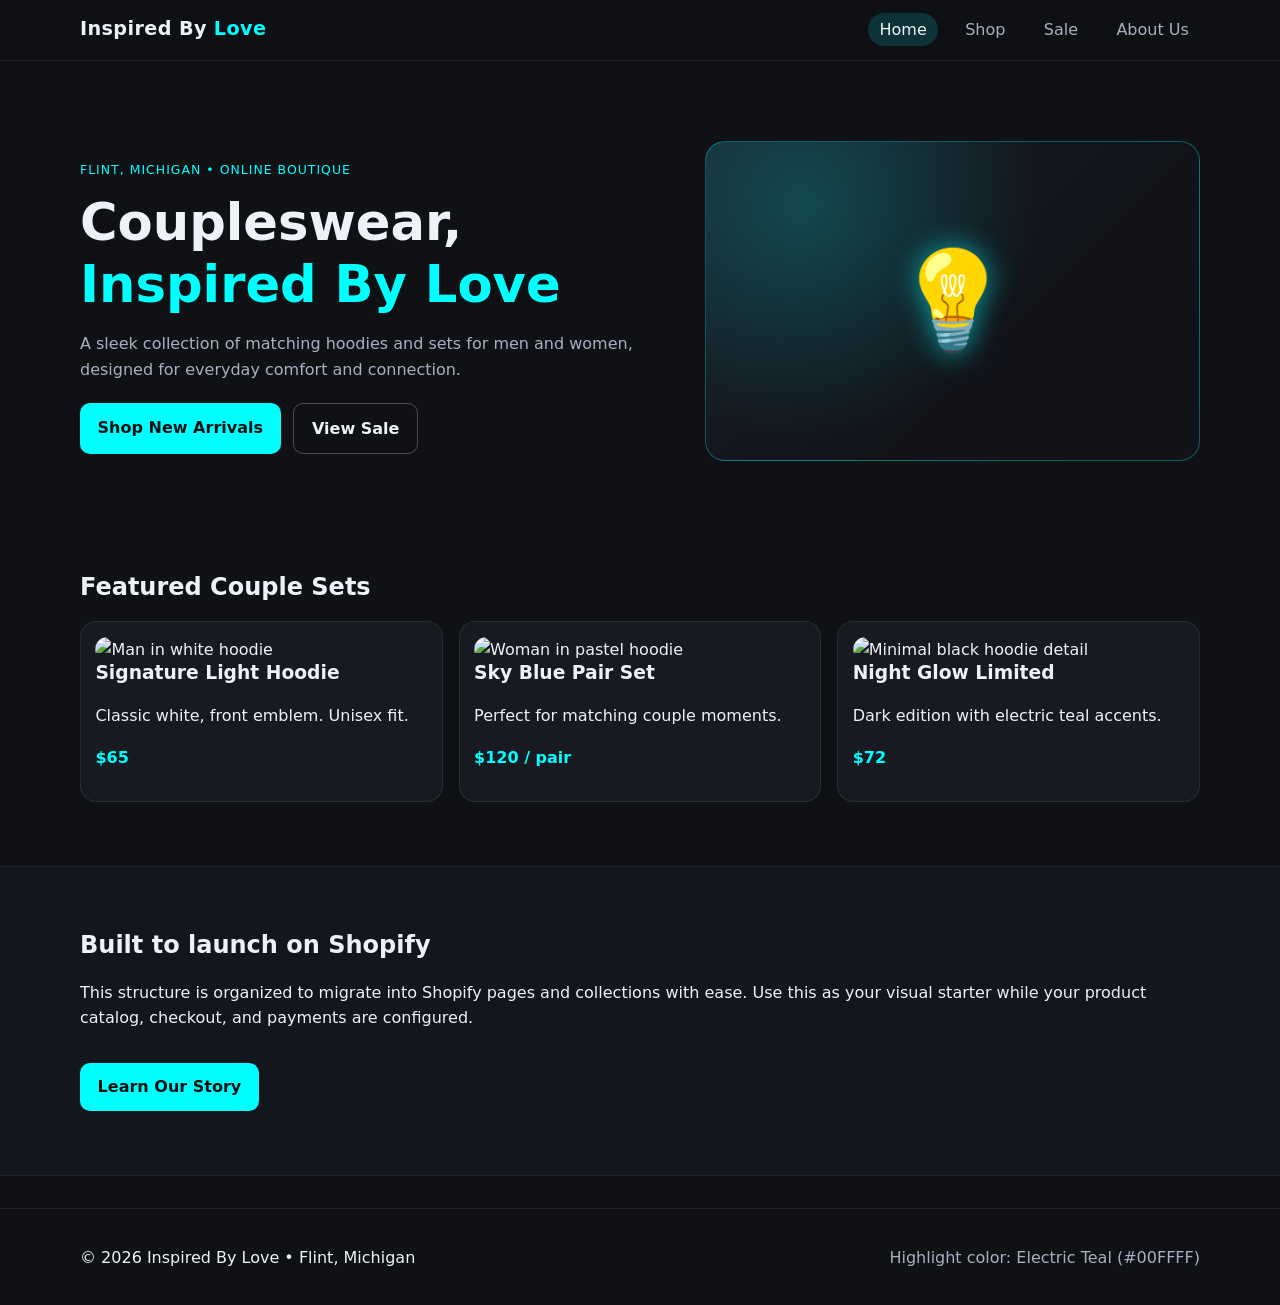
==== index.html @ 80111998 "Build multi-page Inspired By Love ecommerce website concept" ====
<!doctype html>
<html lang="en">
<head>
  <meta charset="UTF-8" />
  <meta name="viewport" content="width=device-width, initial-scale=1.0" />
  <title>Inspired By Love | Flint, Michigan</title>
  <link rel="stylesheet" href="styles.css" />
</head>
<body>
  <header class="site-header">
    <div class="container nav-wrap">
      <a href="index.html" class="logo">Inspired By <span>Love</span></a>
      <nav>
        <ul class="nav-links">
          <li><a class="active" href="index.html">Home</a></li>
          <li><a href="shop.html">Shop</a></li>
          <li><a href="sale.html">Sale</a></li>
          <li><a href="about.html">About Us</a></li>
        </ul>
      </nav>
    </div>
  </header>

  <main>
    <section class="hero">
      <div class="container hero-grid">
        <div>
          <p class="eyebrow">Flint, Michigan • Online Boutique</p>
          <h1>Coupleswear, <span>Inspired By Love</span></h1>
          <p class="lead">A sleek collection of matching hoodies and sets for men and women, designed for everyday comfort and connection.</p>
          <div class="cta-row">
            <a class="btn" href="shop.html">Shop New Arrivals</a>
            <a class="btn btn-ghost" href="sale.html">View Sale</a>
          </div>
        </div>
        <div class="hero-art" aria-hidden="true">
          <div class="bulb-mark">💡</div>
        </div>
      </div>
    </section>

    <section class="section container">
      <h2>Featured Couple Sets</h2>
      <div class="cards">
        <article class="card">
          <img src="https://images.unsplash.com/photo-1614975058789-41316d0e2e9c?auto=format&fit=crop&w=900&q=80" alt="Man in white hoodie" />
          <h3>Signature Light Hoodie</h3>
          <p>Classic white, front emblem. Unisex fit.</p>
          <p class="price">$65</p>
        </article>
        <article class="card">
          <img src="https://images.unsplash.com/photo-1618354691438-25bc04584c23?auto=format&fit=crop&w=900&q=80" alt="Woman in pastel hoodie" />
          <h3>Sky Blue Pair Set</h3>
          <p>Perfect for matching couple moments.</p>
          <p class="price">$120 / pair</p>
        </article>
        <article class="card">
          <img src="https://images.unsplash.com/photo-1521572163474-6864f9cf17ab?auto=format&fit=crop&w=900&q=80" alt="Minimal black hoodie detail" />
          <h3>Night Glow Limited</h3>
          <p>Dark edition with electric teal accents.</p>
          <p class="price">$72</p>
        </article>
      </div>
    </section>

    <section class="section section-band">
      <div class="container split">
        <div>
          <h2>Built to launch on Shopify</h2>
          <p>This structure is organized to migrate into Shopify pages and collections with ease. Use this as your visual starter while your product catalog, checkout, and payments are configured.</p>
        </div>
        <a class="btn" href="about.html">Learn Our Story</a>
      </div>
    </section>
  </main>

  <footer class="site-footer">
    <div class="container footer-grid">
      <p>© <span id="year"></span> Inspired By Love • Flint, Michigan</p>
      <p class="muted">Highlight color: Electric Teal (#00FFFF)</p>
    </div>
  </footer>

  <script src="script.js"></script>
</body>
</html>
---- styles.css ----
:root {
  --bg: #0f1115;
  --surface: #171a20;
  --text: #eef2f8;
  --muted: #a8b0c0;
  --accent: #00ffff;
  --accent-soft: rgba(0, 255, 255, 0.15);
}

* { box-sizing: border-box; }
body {
  margin: 0;
  font-family: Inter, system-ui, -apple-system, Segoe UI, Roboto, Arial, sans-serif;
  background: var(--bg);
  color: var(--text);
  line-height: 1.6;
}

img { width: 100%; display: block; border-radius: 14px; }
a { color: inherit; text-decoration: none; }
.container { width: min(1120px, 92%); margin: 0 auto; }
.section { padding: 4rem 0; }

.site-header {
  position: sticky;
  top: 0;
  z-index: 10;
  background: rgba(15, 17, 21, 0.88);
  border-bottom: 1px solid rgba(255, 255, 255, 0.09);
  backdrop-filter: blur(8px);
}
.nav-wrap { display: flex; justify-content: space-between; align-items: center; padding: 0.9rem 0; }
.logo { font-size: 1.2rem; font-weight: 700; letter-spacing: 0.02em; }
.logo span { color: var(--accent); }
.nav-links { display: flex; gap: 1rem; list-style: none; margin: 0; padding: 0; }
.nav-links a { padding: 0.45rem 0.7rem; border-radius: 999px; color: var(--muted); }
.nav-links a.active,
.nav-links a:hover { color: var(--text); background: var(--accent-soft); }

.hero { padding: 5rem 0 3rem; }
.hero-grid { display: grid; gap: 2rem; grid-template-columns: 1.2fr 1fr; align-items: center; }
.eyebrow { color: var(--accent); text-transform: uppercase; letter-spacing: 0.08em; font-size: 0.78rem; }
h1, h2, h3 { line-height: 1.2; margin-top: 0; }
h1 { font-size: clamp(2rem, 4vw, 3.6rem); margin-bottom: 1rem; }
h1 span { color: var(--accent); }
.lead { color: var(--muted); max-width: 65ch; }

.hero-art {
  min-height: 320px;
  border-radius: 20px;
  border: 1px solid rgba(0, 255, 255, 0.3);
  background: radial-gradient(circle at 20% 20%, rgba(0,255,255,.2), transparent 50%),
              linear-gradient(135deg, #1a1f2b, #111319 60%);
  display: grid;
  place-items: center;
}
.bulb-mark {
  font-size: clamp(4rem, 8vw, 6rem);
  filter: drop-shadow(0 0 14px rgba(0, 255, 255, 0.6));
}

.cta-row { display: flex; gap: 0.8rem; flex-wrap: wrap; margin-top: 1.3rem; }
.btn {
  background: var(--accent);
  color: #001013;
  padding: 0.72rem 1.1rem;
  border-radius: 10px;
  font-weight: 700;
}
.btn:hover { transform: translateY(-1px); }
.btn-ghost {
  background: transparent;
  color: var(--text);
  border: 1px solid rgba(255, 255, 255, 0.25);
}

.cards {
  margin-top: 1.2rem;
  display: grid;
  grid-template-columns: repeat(auto-fit, minmax(230px, 1fr));
  gap: 1rem;
}
.card {
  background: var(--surface);
  border: 1px solid rgba(255, 255, 255, 0.08);
  padding: 0.9rem;
  border-radius: 16px;
}
.price { font-weight: 700; color: var(--accent); }
.old { text-decoration: line-through; color: var(--muted); margin-right: 0.4rem; }

.section-band { background: #12161d; border-top: 1px solid rgba(255,255,255,0.06); border-bottom: 1px solid rgba(255,255,255,0.06); }
.split { display: flex; justify-content: space-between; gap: 1rem; align-items: center; flex-wrap: wrap; }
.promo {
  border: 1px solid rgba(0,255,255,0.3);
  border-left: 5px solid var(--accent);
  padding: 1rem;
  border-radius: 12px;
  background: rgba(0,255,255,0.06);
}
.about-layout { display: grid; grid-template-columns: 2fr 1fr; gap: 1.2rem; }
.promo-card { background: var(--surface); border-radius: 16px; border: 1px solid rgba(255,255,255,.1); padding: 1rem; align-self: start; }

.site-footer { border-top: 1px solid rgba(255,255,255,.08); padding: 1.2rem 0; margin-top: 2rem; }
.footer-grid { display: flex; justify-content: space-between; gap: 1rem; flex-wrap: wrap; }
.muted { color: var(--muted); }

@media (max-width: 840px) {
  .hero-grid, .about-layout { grid-template-columns: 1fr; }
  .nav-wrap { flex-direction: column; gap: 0.8rem; }
}
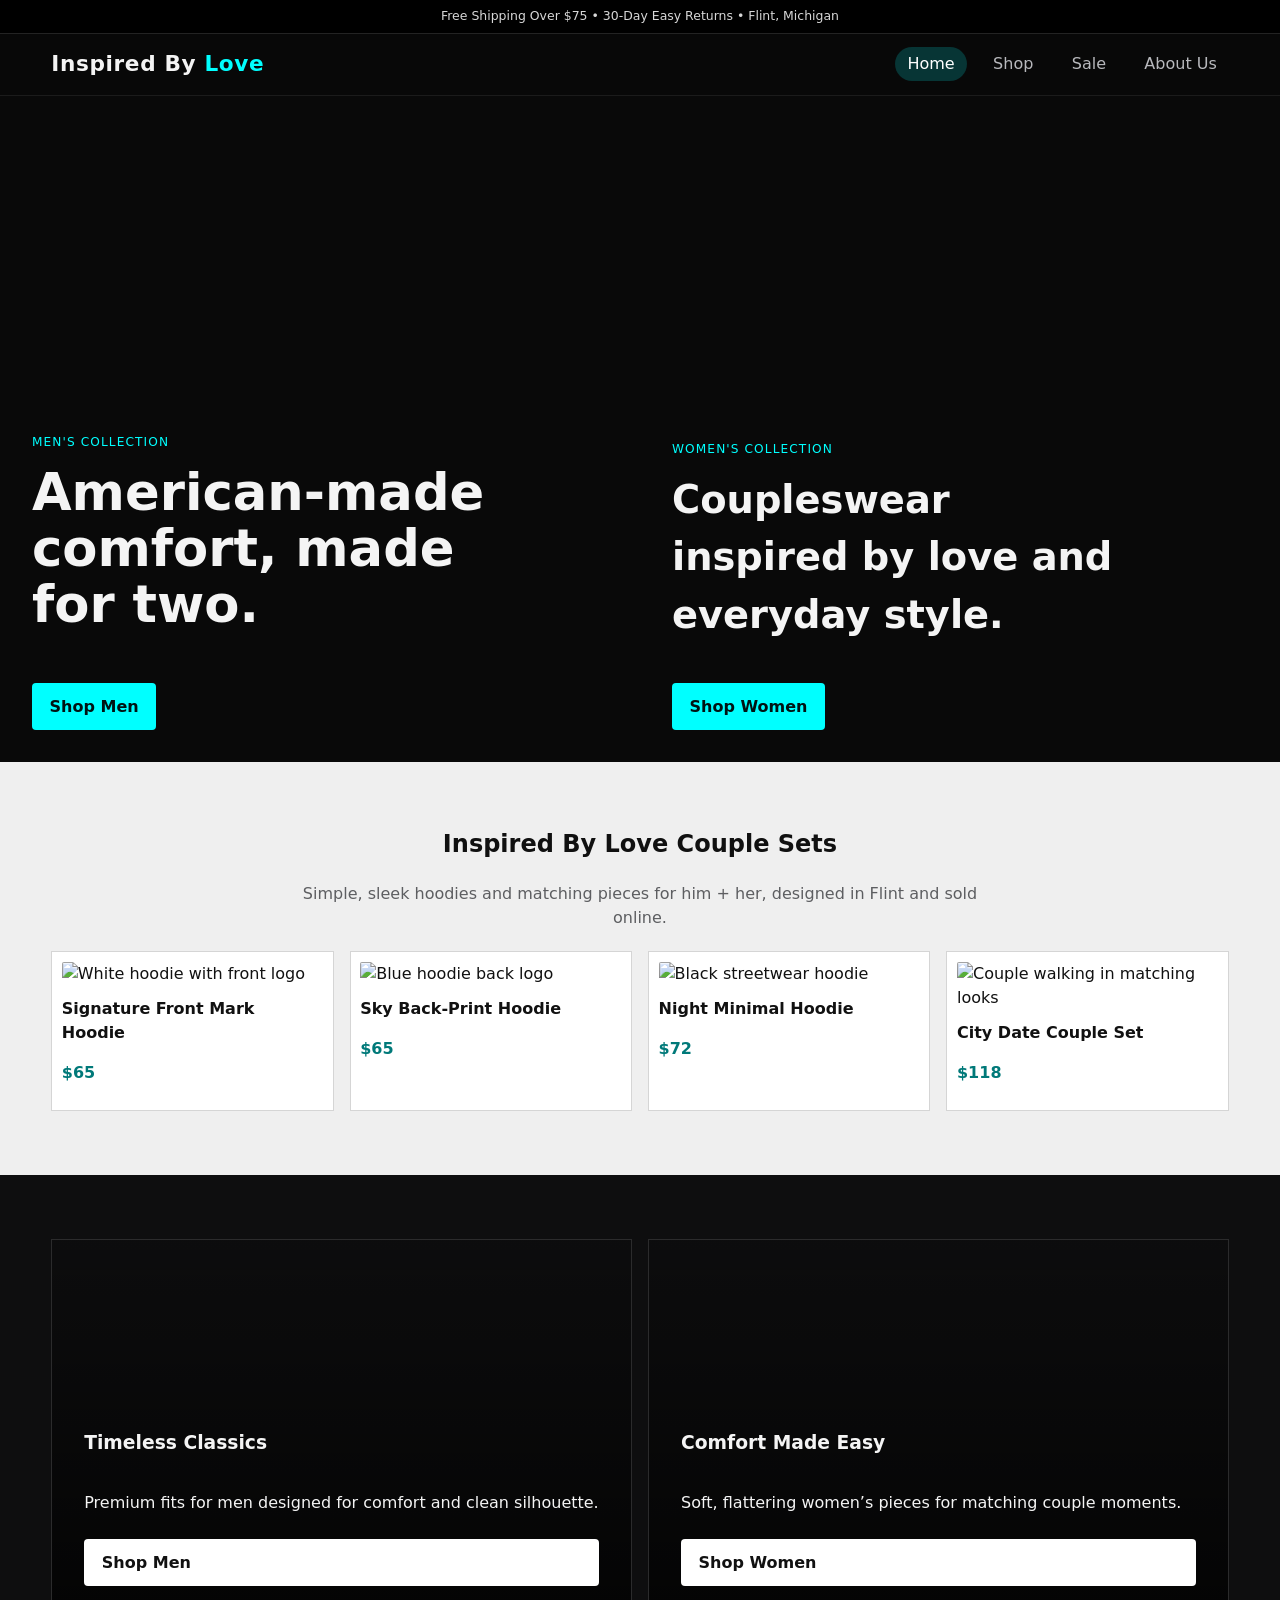
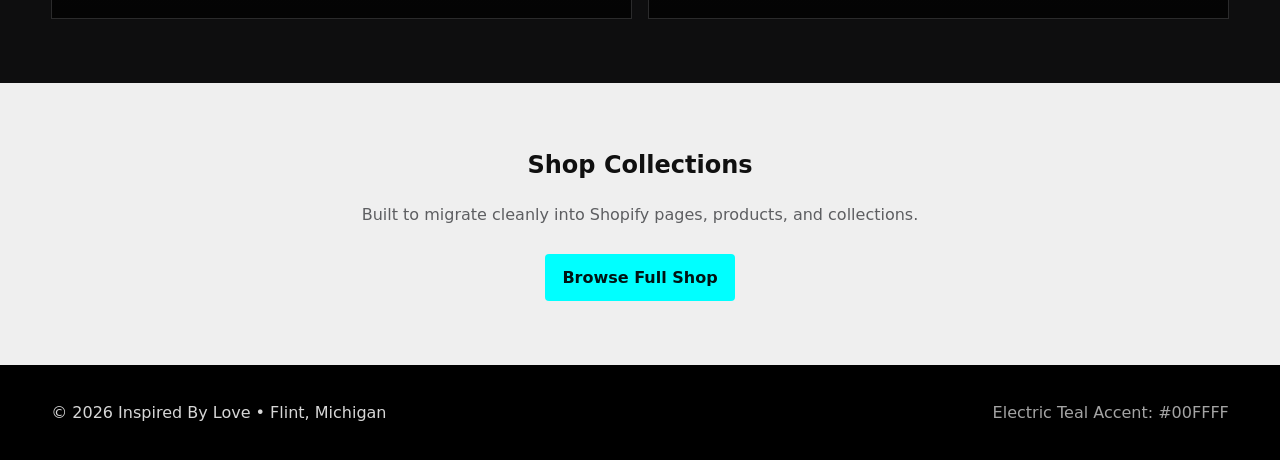
==== commit c08875e4: "Refine site design inspired by gettees-style storefront" ====
--- a/index.html
+++ b/index.html
@@ -7,6 +7,7 @@
   <link rel="stylesheet" href="styles.css" />
 </head>
 <body>
+  <div class="announce">Free Shipping Over $75 • 30-Day Easy Returns • Flint, Michigan</div>
   <header class="site-header">
     <div class="container nav-wrap">
       <a href="index.html" class="logo">Inspired By <span>Love</span></a>
@@ -22,54 +23,74 @@
   </header>
 
   <main>
-    <section class="hero">
-      <div class="container hero-grid">
-        <div>
-          <p class="eyebrow">Flint, Michigan • Online Boutique</p>
-          <h1>Coupleswear, <span>Inspired By Love</span></h1>
-          <p class="lead">A sleek collection of matching hoodies and sets for men and women, designed for everyday comfort and connection.</p>
-          <div class="cta-row">
-            <a class="btn" href="shop.html">Shop New Arrivals</a>
-            <a class="btn btn-ghost" href="sale.html">View Sale</a>
-          </div>
+    <section class="hero-split">
+      <div class="panel panel-left">
+        <div class="panel-copy">
+          <p class="kicker">Men's Collection</p>
+          <h1>American-made comfort, made for two.</h1>
+          <a class="btn" href="shop.html">Shop Men</a>
         </div>
-        <div class="hero-art" aria-hidden="true">
-          <div class="bulb-mark">💡</div>
+      </div>
+      <div class="panel panel-right">
+        <div class="panel-copy">
+          <p class="kicker">Women's Collection</p>
+          <h2>Coupleswear inspired by love and everyday style.</h2>
+          <a class="btn" href="shop.html">Shop Women</a>
         </div>
       </div>
     </section>
 
-    <section class="section container">
-      <h2>Featured Couple Sets</h2>
-      <div class="cards">
+    <section class="section light">
+      <div class="container center">
+        <h2>Inspired By Love Couple Sets</h2>
+        <p class="lead">Simple, sleek hoodies and matching pieces for him + her, designed in Flint and sold online.</p>
+      </div>
+      <div class="container cards four">
         <article class="card">
-          <img src="https://images.unsplash.com/photo-1614975058789-41316d0e2e9c?auto=format&fit=crop&w=900&q=80" alt="Man in white hoodie" />
-          <h3>Signature Light Hoodie</h3>
-          <p>Classic white, front emblem. Unisex fit.</p>
+          <img src="https://images.unsplash.com/photo-1614975058789-41316d0e2e9c?auto=format&fit=crop&w=1000&q=80" alt="White hoodie with front logo" />
+          <h3>Signature Front Mark Hoodie</h3>
           <p class="price">$65</p>
         </article>
         <article class="card">
-          <img src="https://images.unsplash.com/photo-1618354691438-25bc04584c23?auto=format&fit=crop&w=900&q=80" alt="Woman in pastel hoodie" />
-          <h3>Sky Blue Pair Set</h3>
-          <p>Perfect for matching couple moments.</p>
-          <p class="price">$120 / pair</p>
+          <img src="https://images.unsplash.com/photo-1618354691438-25bc04584c23?auto=format&fit=crop&w=1000&q=80" alt="Blue hoodie back logo" />
+          <h3>Sky Back-Print Hoodie</h3>
+          <p class="price">$65</p>
         </article>
         <article class="card">
-          <img src="https://images.unsplash.com/photo-1521572163474-6864f9cf17ab?auto=format&fit=crop&w=900&q=80" alt="Minimal black hoodie detail" />
-          <h3>Night Glow Limited</h3>
-          <p>Dark edition with electric teal accents.</p>
+          <img src="https://images.unsplash.com/photo-1521572163474-6864f9cf17ab?auto=format&fit=crop&w=1000&q=80" alt="Black streetwear hoodie" />
+          <h3>Night Minimal Hoodie</h3>
           <p class="price">$72</p>
+        </article>
+        <article class="card">
+          <img src="https://images.unsplash.com/photo-1483985988355-763728e1935b?auto=format&fit=crop&w=1000&q=80" alt="Couple walking in matching looks" />
+          <h3>City Date Couple Set</h3>
+          <p class="price">$118</p>
         </article>
       </div>
     </section>
 
-    <section class="section section-band">
-      <div class="container split">
-        <div>
-          <h2>Built to launch on Shopify</h2>
-          <p>This structure is organized to migrate into Shopify pages and collections with ease. Use this as your visual starter while your product catalog, checkout, and payments are configured.</p>
-        </div>
-        <a class="btn" href="about.html">Learn Our Story</a>
+    <section class="section feature-band">
+      <div class="container split-two">
+        <article class="feature-tile men">
+          <h3>Timeless Classics</h3>
+          <p>Premium fits for men designed for comfort and clean silhouette.</p>
+          <a class="btn btn-light" href="shop.html">Shop Men</a>
+        </article>
+        <article class="feature-tile women">
+          <h3>Comfort Made Easy</h3>
+          <p>Soft, flattering women’s pieces for matching couple moments.</p>
+          <a class="btn btn-light" href="shop.html">Shop Women</a>
+        </article>
+      </div>
+    </section>
+
+    <section class="section light">
+      <div class="container center">
+        <h2>Shop Collections</h2>
+        <p class="lead">Built to migrate cleanly into Shopify pages, products, and collections.</p>
+      </div>
+      <div class="container cta-center">
+        <a class="btn" href="shop.html">Browse Full Shop</a>
       </div>
     </section>
   </main>
@@ -77,10 +98,9 @@
   <footer class="site-footer">
     <div class="container footer-grid">
       <p>© <span id="year"></span> Inspired By Love • Flint, Michigan</p>
-      <p class="muted">Highlight color: Electric Teal (#00FFFF)</p>
+      <p class="muted">Electric Teal Accent: #00FFFF</p>
     </div>
   </footer>
-
   <script src="script.js"></script>
 </body>
 </html>
--- a/styles.css
+++ b/styles.css
@@ -1,111 +1,147 @@
 :root {
-  --bg: #0f1115;
-  --surface: #171a20;
-  --text: #eef2f8;
-  --muted: #a8b0c0;
+  --bg: #090909;
+  --surface: #111214;
+  --surface-2: #1a1b1f;
+  --text: #f4f4f4;
+  --muted: #b8b9bd;
   --accent: #00ffff;
-  --accent-soft: rgba(0, 255, 255, 0.15);
+  --accent-soft: rgba(0, 255, 255, 0.18);
 }
 
 * { box-sizing: border-box; }
 body {
   margin: 0;
-  font-family: Inter, system-ui, -apple-system, Segoe UI, Roboto, Arial, sans-serif;
+  font-family: "Inter", system-ui, -apple-system, Segoe UI, Roboto, Arial, sans-serif;
+  color: var(--text);
   background: var(--bg);
-  color: var(--text);
-  line-height: 1.6;
+  line-height: 1.5;
 }
+a { text-decoration: none; color: inherit; }
+img { width: 100%; display: block; border-radius: 2px; }
+.container { width: min(1200px, 92%); margin: 0 auto; }
+.section { padding: 4rem 0; }
+.light { background: #efefef; color: #101010; }
+.center { text-align: center; }
 
-img { width: 100%; display: block; border-radius: 14px; }
-a { color: inherit; text-decoration: none; }
-.container { width: min(1120px, 92%); margin: 0 auto; }
-.section { padding: 4rem 0; }
-
+.announce {
+  text-align: center;
+  padding: 0.45rem;
+  background: #000;
+  font-size: 0.78rem;
+  color: #d7d7d7;
+  border-bottom: 1px solid #232323;
+}
 .site-header {
   position: sticky;
   top: 0;
   z-index: 10;
-  background: rgba(15, 17, 21, 0.88);
-  border-bottom: 1px solid rgba(255, 255, 255, 0.09);
+  background: rgba(9,9,9,0.86);
   backdrop-filter: blur(8px);
+  border-bottom: 1px solid rgba(255,255,255,0.08);
 }
-.nav-wrap { display: flex; justify-content: space-between; align-items: center; padding: 0.9rem 0; }
-.logo { font-size: 1.2rem; font-weight: 700; letter-spacing: 0.02em; }
+.nav-wrap { display: flex; align-items: center; justify-content: space-between; padding: 0.9rem 0; }
+.logo { font-size: 1.35rem; font-weight: 700; letter-spacing: .03em; }
 .logo span { color: var(--accent); }
-.nav-links { display: flex; gap: 1rem; list-style: none; margin: 0; padding: 0; }
-.nav-links a { padding: 0.45rem 0.7rem; border-radius: 999px; color: var(--muted); }
-.nav-links a.active,
-.nav-links a:hover { color: var(--text); background: var(--accent-soft); }
+.nav-links { list-style: none; display: flex; gap: 0.9rem; margin: 0; padding: 0; }
+.nav-links a { padding: 0.45rem 0.75rem; border-radius: 999px; color: var(--muted); }
+.nav-links a:hover, .nav-links .active { background: var(--accent-soft); color: #fff; }
 
-.hero { padding: 5rem 0 3rem; }
-.hero-grid { display: grid; gap: 2rem; grid-template-columns: 1.2fr 1fr; align-items: center; }
-.eyebrow { color: var(--accent); text-transform: uppercase; letter-spacing: 0.08em; font-size: 0.78rem; }
-h1, h2, h3 { line-height: 1.2; margin-top: 0; }
-h1 { font-size: clamp(2rem, 4vw, 3.6rem); margin-bottom: 1rem; }
-h1 span { color: var(--accent); }
-.lead { color: var(--muted); max-width: 65ch; }
+.hero-split { min-height: 74vh; display: grid; grid-template-columns: 1fr 1fr; }
+.panel { position: relative; display: flex; align-items: end; min-height: 74vh; }
+.panel::before {
+  content: "";
+  position: absolute;
+  inset: 0;
+  background-size: cover;
+  background-position: center;
+  filter: brightness(.48);
+}
+.panel-left::before { background-image: url('https://images.unsplash.com/photo-1519085360753-af0119f7cbe7?auto=format&fit=crop&w=1400&q=80'); }
+.panel-right::before { background-image: url('https://images.unsplash.com/photo-1524504388940-b1c1722653e1?auto=format&fit=crop&w=1400&q=80'); }
+.panel-copy {
+  position: relative;
+  z-index: 1;
+  padding: 2rem;
+  max-width: 530px;
+}
+.kicker { color: var(--accent); text-transform: uppercase; letter-spacing: .09em; font-size: .76rem; }
+h1, h2, h3 { margin-top: 0; }
+h1 { font-size: clamp(2rem, 4vw, 3.4rem); line-height: 1.1; }
+.panel h2 { font-size: clamp(1.6rem, 3vw, 2.5rem); }
+.lead { color: #5d5e61; max-width: 70ch; margin: .4rem auto 0; }
 
-.hero-art {
-  min-height: 320px;
-  border-radius: 20px;
-  border: 1px solid rgba(0, 255, 255, 0.3);
-  background: radial-gradient(circle at 20% 20%, rgba(0,255,255,.2), transparent 50%),
-              linear-gradient(135deg, #1a1f2b, #111319 60%);
+.btn {
+  display: inline-block;
+  padding: 0.72rem 1.1rem;
+  border-radius: 4px;
+  background: var(--accent);
+  color: #001313;
+  font-weight: 700;
+  margin-top: .5rem;
+}
+.btn-light { background: #fff; color: #111; }
+
+.cards {
+  margin-top: 1.3rem;
   display: grid;
-  place-items: center;
+  gap: 1rem;
 }
-.bulb-mark {
-  font-size: clamp(4rem, 8vw, 6rem);
-  filter: drop-shadow(0 0 14px rgba(0, 255, 255, 0.6));
+.cards.four { grid-template-columns: repeat(4, 1fr); }
+.cards.three { grid-template-columns: repeat(3, 1fr); }
+.card {
+  background: #fff;
+  color: #111;
+  padding: .6rem;
+  border: 1px solid #d5d5d5;
+}
+.card h3 { margin: .7rem 0 .35rem; font-size: 1rem; }
+.price { color: #007979; font-weight: 700; }
+.old { text-decoration: line-through; color: #808080; margin-right: .35rem; }
+
+.feature-band { background: #0e0e0f; }
+.split-two { display: grid; grid-template-columns: 1fr 1fr; gap: 1rem; }
+.feature-tile {
+  min-height: 380px;
+  padding: 2rem;
+  display: flex;
+  flex-direction: column;
+  justify-content: end;
+  border: 1px solid rgba(255,255,255,.12);
+  background-size: cover;
+  background-position: center;
+  position: relative;
+}
+.feature-tile::before {
+  content: "";
+  position: absolute;
+  inset: 0;
+  background: linear-gradient(0deg, rgba(0,0,0,.73), rgba(0,0,0,.12));
+}
+.feature-tile > * { position: relative; z-index: 1; }
+.feature-tile.men { background-image: url('https://images.unsplash.com/photo-1617137968427-85924c800a22?auto=format&fit=crop&w=1200&q=80'); }
+.feature-tile.women { background-image: url('https://images.unsplash.com/photo-1494790108377-be9c29b29330?auto=format&fit=crop&w=1200&q=80'); }
+
+.promo-box {
+  border: 1px solid #b7f8f8;
+  border-left: 6px solid var(--accent);
+  padding: 1rem;
+  background: #f7ffff;
+  color: #0e0e0e;
 }
 
-.cta-row { display: flex; gap: 0.8rem; flex-wrap: wrap; margin-top: 1.3rem; }
-.btn {
-  background: var(--accent);
-  color: #001013;
-  padding: 0.72rem 1.1rem;
-  border-radius: 10px;
-  font-weight: 700;
+.about-grid { display: grid; grid-template-columns: 1.2fr 1fr; gap: 1rem; }
+.about-image img { height: 100%; object-fit: cover; }
+.cta-center { text-align: center; margin-top: 1.2rem; }
+
+.site-footer { background: #000; color: #d7d7d7; padding: 1.2rem 0; }
+.footer-grid { display: flex; justify-content: space-between; gap: 1rem; flex-wrap: wrap; }
+.muted { color: #a4a4a4; }
+
+@media (max-width: 980px) {
+  .hero-split, .split-two, .about-grid, .cards.four, .cards.three { grid-template-columns: 1fr 1fr; }
 }
-.btn:hover { transform: translateY(-1px); }
-.btn-ghost {
-  background: transparent;
-  color: var(--text);
-  border: 1px solid rgba(255, 255, 255, 0.25);
+@media (max-width: 700px) {
+  .nav-wrap { flex-direction: column; gap: .8rem; }
+  .hero-split, .split-two, .about-grid, .cards.four, .cards.three { grid-template-columns: 1fr; }
+  .panel { min-height: 55vh; }
 }
-
-.cards {
-  margin-top: 1.2rem;
-  display: grid;
-  grid-template-columns: repeat(auto-fit, minmax(230px, 1fr));
-  gap: 1rem;
-}
-.card {
-  background: var(--surface);
-  border: 1px solid rgba(255, 255, 255, 0.08);
-  padding: 0.9rem;
-  border-radius: 16px;
-}
-.price { font-weight: 700; color: var(--accent); }
-.old { text-decoration: line-through; color: var(--muted); margin-right: 0.4rem; }
-
-.section-band { background: #12161d; border-top: 1px solid rgba(255,255,255,0.06); border-bottom: 1px solid rgba(255,255,255,0.06); }
-.split { display: flex; justify-content: space-between; gap: 1rem; align-items: center; flex-wrap: wrap; }
-.promo {
-  border: 1px solid rgba(0,255,255,0.3);
-  border-left: 5px solid var(--accent);
-  padding: 1rem;
-  border-radius: 12px;
-  background: rgba(0,255,255,0.06);
-}
-.about-layout { display: grid; grid-template-columns: 2fr 1fr; gap: 1.2rem; }
-.promo-card { background: var(--surface); border-radius: 16px; border: 1px solid rgba(255,255,255,.1); padding: 1rem; align-self: start; }
-
-.site-footer { border-top: 1px solid rgba(255,255,255,.08); padding: 1.2rem 0; margin-top: 2rem; }
-.footer-grid { display: flex; justify-content: space-between; gap: 1rem; flex-wrap: wrap; }
-.muted { color: var(--muted); }
-
-@media (max-width: 840px) {
-  .hero-grid, .about-layout { grid-template-columns: 1fr; }
-  .nav-wrap { flex-direction: column; gap: 0.8rem; }
-}
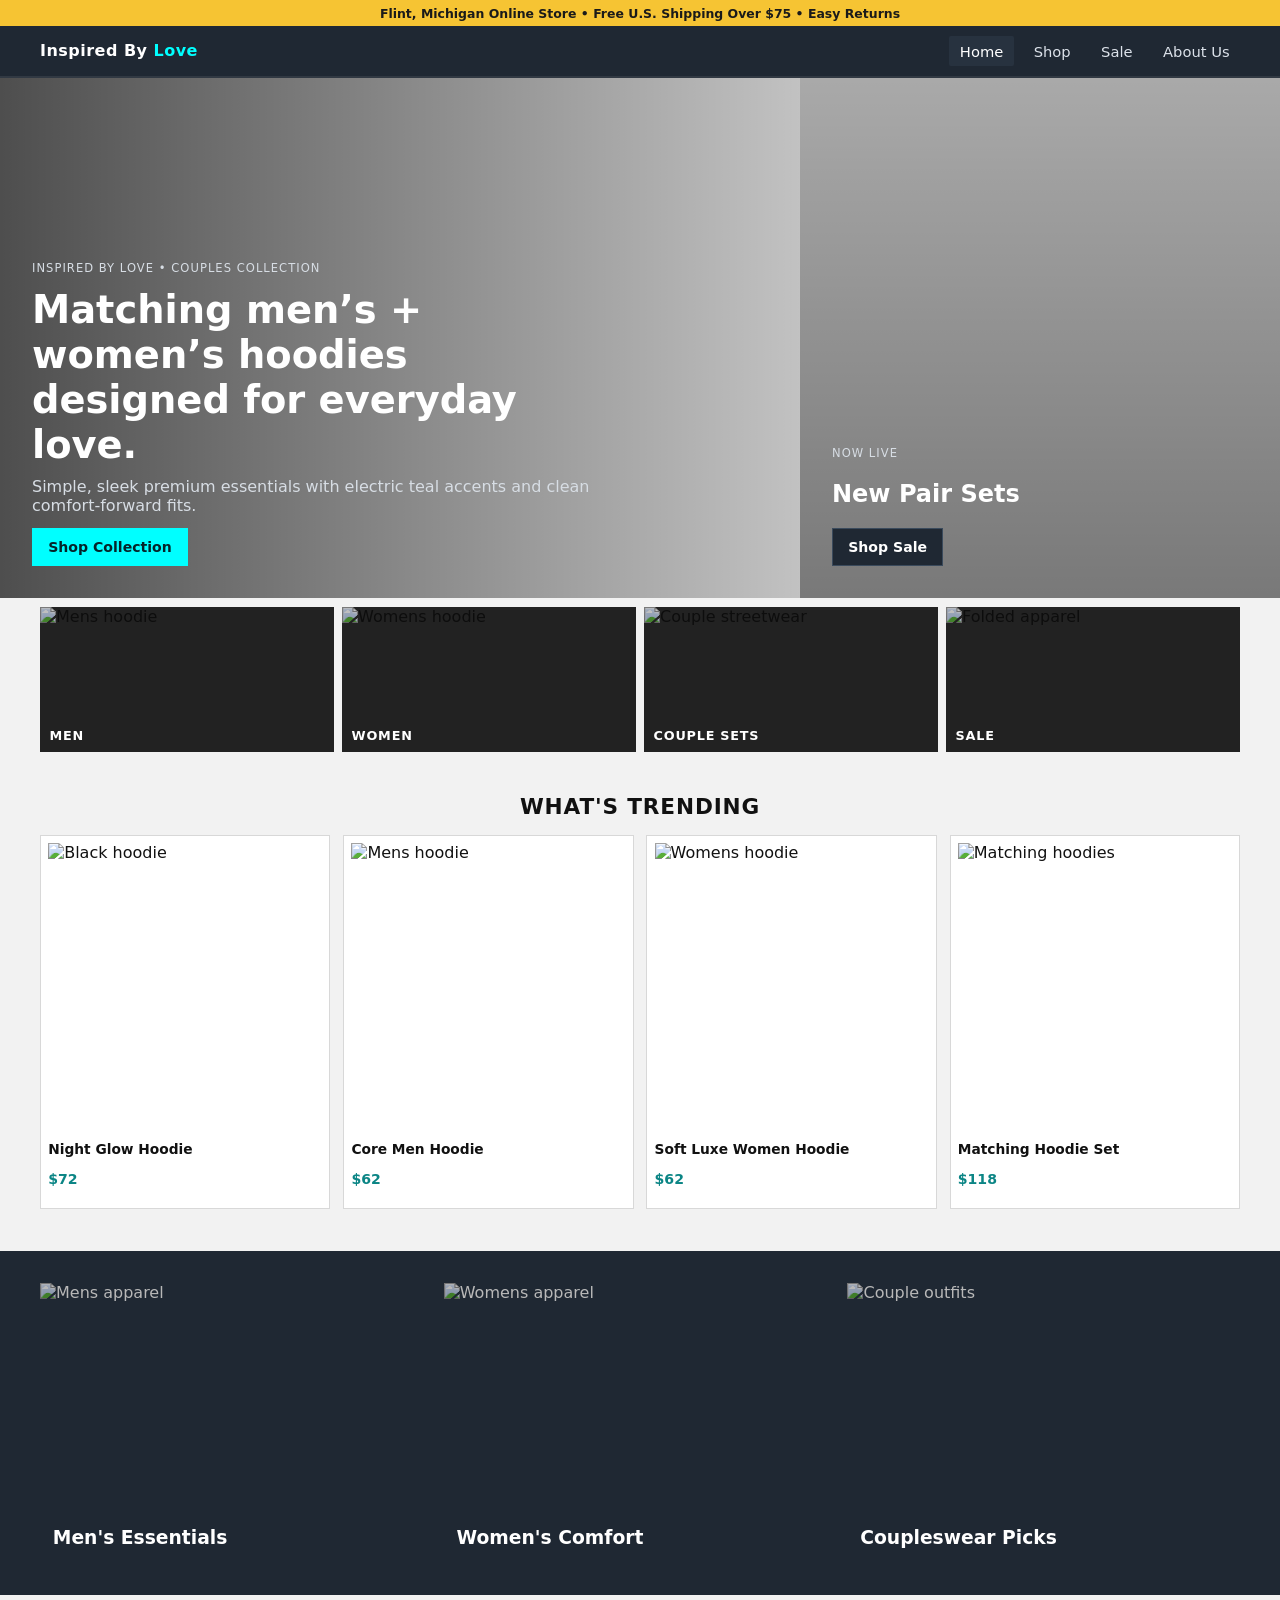
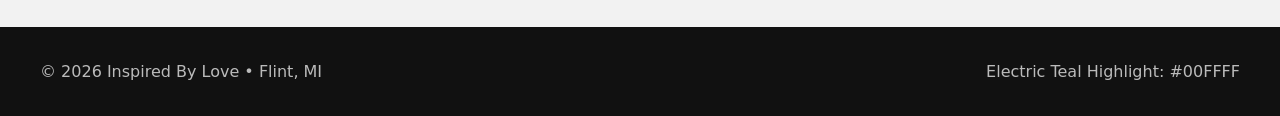
==== commit f13b8e09: "Restyle storefront inspired by Michigan Outfitter layout" ====
--- a/index.html
+++ b/index.html
@@ -7,98 +7,70 @@
   <link rel="stylesheet" href="styles.css" />
 </head>
 <body>
-  <div class="announce">Free Shipping Over $75 • 30-Day Easy Returns • Flint, Michigan</div>
+  <div class="top-strip">Flint, Michigan Online Store • Free U.S. Shipping Over $75 • Easy Returns</div>
   <header class="site-header">
     <div class="container nav-wrap">
-      <a href="index.html" class="logo">Inspired By <span>Love</span></a>
-      <nav>
-        <ul class="nav-links">
-          <li><a class="active" href="index.html">Home</a></li>
-          <li><a href="shop.html">Shop</a></li>
-          <li><a href="sale.html">Sale</a></li>
-          <li><a href="about.html">About Us</a></li>
-        </ul>
-      </nav>
+      <a class="logo" href="index.html">Inspired By <span>Love</span></a>
+      <ul class="nav-links">
+        <li><a class="active" href="index.html">Home</a></li>
+        <li><a href="shop.html">Shop</a></li>
+        <li><a href="sale.html">Sale</a></li>
+        <li><a href="about.html">About Us</a></li>
+      </ul>
     </div>
   </header>
 
   <main>
-    <section class="hero-split">
-      <div class="panel panel-left">
-        <div class="panel-copy">
-          <p class="kicker">Men's Collection</p>
-          <h1>American-made comfort, made for two.</h1>
-          <a class="btn" href="shop.html">Shop Men</a>
+    <section class="hero">
+      <article class="hero-main">
+        <div class="hero-copy">
+          <p class="kicker">Inspired By Love • Couples Collection</p>
+          <h1>Matching men’s + women’s hoodies designed for everyday love.</h1>
+          <p>Simple, sleek premium essentials with electric teal accents and clean comfort-forward fits.</p>
+          <a class="btn btn-accent" href="shop.html">Shop Collection</a>
         </div>
-      </div>
-      <div class="panel panel-right">
-        <div class="panel-copy">
-          <p class="kicker">Women's Collection</p>
-          <h2>Coupleswear inspired by love and everyday style.</h2>
-          <a class="btn" href="shop.html">Shop Women</a>
+      </article>
+      <article class="hero-aside">
+        <div class="hero-copy">
+          <p class="kicker">Now Live</p>
+          <h2>New Pair Sets</h2>
+          <a class="btn" href="sale.html">Shop Sale</a>
         </div>
+      </article>
+    </section>
+
+    <section class="container">
+      <div class="category-row">
+        <a class="category-tile" href="shop.html"><img src="https://images.unsplash.com/photo-1614975058789-41316d0e2e9c?auto=format&fit=crop&w=900&q=80" alt="Mens hoodie" /><span>Men</span></a>
+        <a class="category-tile" href="shop.html"><img src="https://images.unsplash.com/photo-1618354691438-25bc04584c23?auto=format&fit=crop&w=900&q=80" alt="Womens hoodie" /><span>Women</span></a>
+        <a class="category-tile" href="shop.html"><img src="https://images.unsplash.com/photo-1483985988355-763728e1935b?auto=format&fit=crop&w=900&q=80" alt="Couple streetwear" /><span>Couple Sets</span></a>
+        <a class="category-tile" href="sale.html"><img src="https://images.unsplash.com/photo-1548883354-94bcfe321cbb?auto=format&fit=crop&w=900&q=80" alt="Folded apparel" /><span>Sale</span></a>
       </div>
     </section>
 
-    <section class="section light">
-      <div class="container center">
-        <h2>Inspired By Love Couple Sets</h2>
-        <p class="lead">Simple, sleek hoodies and matching pieces for him + her, designed in Flint and sold online.</p>
-      </div>
-      <div class="container cards four">
-        <article class="card">
-          <img src="https://images.unsplash.com/photo-1614975058789-41316d0e2e9c?auto=format&fit=crop&w=1000&q=80" alt="White hoodie with front logo" />
-          <h3>Signature Front Mark Hoodie</h3>
-          <p class="price">$65</p>
-        </article>
-        <article class="card">
-          <img src="https://images.unsplash.com/photo-1618354691438-25bc04584c23?auto=format&fit=crop&w=1000&q=80" alt="Blue hoodie back logo" />
-          <h3>Sky Back-Print Hoodie</h3>
-          <p class="price">$65</p>
-        </article>
-        <article class="card">
-          <img src="https://images.unsplash.com/photo-1521572163474-6864f9cf17ab?auto=format&fit=crop&w=1000&q=80" alt="Black streetwear hoodie" />
-          <h3>Night Minimal Hoodie</h3>
-          <p class="price">$72</p>
-        </article>
-        <article class="card">
-          <img src="https://images.unsplash.com/photo-1483985988355-763728e1935b?auto=format&fit=crop&w=1000&q=80" alt="Couple walking in matching looks" />
-          <h3>City Date Couple Set</h3>
-          <p class="price">$118</p>
-        </article>
+    <section class="section container">
+      <h2 class="section-title">What's Trending</h2>
+      <div class="product-grid">
+        <article class="product"><img src="https://images.unsplash.com/photo-1521572163474-6864f9cf17ab?auto=format&fit=crop&w=900&q=80" alt="Black hoodie" /><h3>Night Glow Hoodie</h3><p class="price">$72</p></article>
+        <article class="product"><img src="https://images.unsplash.com/photo-1527719327859-c6ce80353573?auto=format&fit=crop&w=900&q=80" alt="Mens hoodie" /><h3>Core Men Hoodie</h3><p class="price">$62</p></article>
+        <article class="product"><img src="https://images.unsplash.com/photo-1434389677669-e08b4cac3105?auto=format&fit=crop&w=900&q=80" alt="Womens hoodie" /><h3>Soft Luxe Women Hoodie</h3><p class="price">$62</p></article>
+        <article class="product"><img src="https://images.unsplash.com/photo-1576566588028-4147f3842f27?auto=format&fit=crop&w=900&q=80" alt="Matching hoodies" /><h3>Matching Hoodie Set</h3><p class="price">$118</p></article>
       </div>
     </section>
 
-    <section class="section feature-band">
-      <div class="container split-two">
-        <article class="feature-tile men">
-          <h3>Timeless Classics</h3>
-          <p>Premium fits for men designed for comfort and clean silhouette.</p>
-          <a class="btn btn-light" href="shop.html">Shop Men</a>
-        </article>
-        <article class="feature-tile women">
-          <h3>Comfort Made Easy</h3>
-          <p>Soft, flattering women’s pieces for matching couple moments.</p>
-          <a class="btn btn-light" href="shop.html">Shop Women</a>
-        </article>
-      </div>
-    </section>
-
-    <section class="section light">
-      <div class="container center">
-        <h2>Shop Collections</h2>
-        <p class="lead">Built to migrate cleanly into Shopify pages, products, and collections.</p>
-      </div>
-      <div class="container cta-center">
-        <a class="btn" href="shop.html">Browse Full Shop</a>
+    <section class="dark-band">
+      <div class="container split-promos">
+        <article class="promo-tile"><img src="https://images.unsplash.com/photo-1519085360753-af0119f7cbe7?auto=format&fit=crop&w=1000&q=80" alt="Mens apparel" /><h3>Men's Essentials</h3></article>
+        <article class="promo-tile"><img src="https://images.unsplash.com/photo-1524504388940-b1c1722653e1?auto=format&fit=crop&w=1000&q=80" alt="Womens apparel" /><h3>Women's Comfort</h3></article>
+        <article class="promo-tile"><img src="https://images.unsplash.com/photo-1483985988355-763728e1935b?auto=format&fit=crop&w=1000&q=80" alt="Couple outfits" /><h3>Coupleswear Picks</h3></article>
       </div>
     </section>
   </main>
 
-  <footer class="site-footer">
+  <footer class="footer">
     <div class="container footer-grid">
-      <p>© <span id="year"></span> Inspired By Love • Flint, Michigan</p>
-      <p class="muted">Electric Teal Accent: #00FFFF</p>
+      <p>© <span id="year"></span> Inspired By Love • Flint, MI</p>
+      <p>Electric Teal Highlight: #00FFFF</p>
     </div>
   </footer>
   <script src="script.js"></script>
--- a/styles.css
+++ b/styles.css
@@ -1,147 +1,150 @@
 :root {
-  --bg: #090909;
-  --surface: #111214;
-  --surface-2: #1a1b1f;
-  --text: #f4f4f4;
-  --muted: #b8b9bd;
+  --charcoal: #1f2833;
+  --charcoal-2: #27323f;
+  --paper: #f2f2f2;
+  --ink: #111;
+  --muted: #6a7178;
   --accent: #00ffff;
-  --accent-soft: rgba(0, 255, 255, 0.18);
+  --gold: #f6c433;
 }
 
 * { box-sizing: border-box; }
 body {
   margin: 0;
   font-family: "Inter", system-ui, -apple-system, Segoe UI, Roboto, Arial, sans-serif;
-  color: var(--text);
-  background: var(--bg);
-  line-height: 1.5;
+  color: var(--ink);
+  background: var(--paper);
 }
-a { text-decoration: none; color: inherit; }
-img { width: 100%; display: block; border-radius: 2px; }
-.container { width: min(1200px, 92%); margin: 0 auto; }
-.section { padding: 4rem 0; }
-.light { background: #efefef; color: #101010; }
-.center { text-align: center; }
+a { color: inherit; text-decoration: none; }
+img { width: 100%; display: block; }
+.container { width: min(1200px, 94%); margin: 0 auto; }
+.section { padding: 2.6rem 0; }
 
-.announce {
+.top-strip {
+  background: var(--gold);
+  color: #1a1a1a;
   text-align: center;
-  padding: 0.45rem;
-  background: #000;
-  font-size: 0.78rem;
-  color: #d7d7d7;
-  border-bottom: 1px solid #232323;
+  font-size: .78rem;
+  padding: .35rem;
+  font-weight: 600;
 }
 .site-header {
+  background: var(--charcoal);
+  color: #fff;
+  border-bottom: 2px solid rgba(255,255,255,.08);
   position: sticky;
   top: 0;
-  z-index: 10;
-  background: rgba(9,9,9,0.86);
-  backdrop-filter: blur(8px);
-  border-bottom: 1px solid rgba(255,255,255,0.08);
+  z-index: 20;
 }
-.nav-wrap { display: flex; align-items: center; justify-content: space-between; padding: 0.9rem 0; }
-.logo { font-size: 1.35rem; font-weight: 700; letter-spacing: .03em; }
+.nav-wrap { display: flex; align-items: center; justify-content: space-between; padding: .95rem 0; gap: 1rem; }
+.logo { font-weight: 800; letter-spacing: .03em; }
 .logo span { color: var(--accent); }
-.nav-links { list-style: none; display: flex; gap: 0.9rem; margin: 0; padding: 0; }
-.nav-links a { padding: 0.45rem 0.75rem; border-radius: 999px; color: var(--muted); }
-.nav-links a:hover, .nav-links .active { background: var(--accent-soft); color: #fff; }
+.nav-links { list-style: none; display: flex; gap: .6rem; margin: 0; padding: 0; flex-wrap: wrap; }
+.nav-links a { color: #dce2ea; font-size: .92rem; padding: .42rem .65rem; border-radius: 2px; }
+.nav-links a:hover, .nav-links .active { background: var(--charcoal-2); color: #fff; }
 
-.hero-split { min-height: 74vh; display: grid; grid-template-columns: 1fr 1fr; }
-.panel { position: relative; display: flex; align-items: end; min-height: 74vh; }
-.panel::before {
-  content: "";
+.hero {
+  display: grid;
+  grid-template-columns: 1.25fr .75fr;
+  min-height: 520px;
+}
+.hero-main {
+  position: relative;
+  min-height: 520px;
+  background: url('https://images.unsplash.com/photo-1519085360753-af0119f7cbe7?auto=format&fit=crop&w=1500&q=80') center/cover no-repeat;
+}
+.hero-main::after {
+  content: '';
   position: absolute;
   inset: 0;
-  background-size: cover;
-  background-position: center;
-  filter: brightness(.48);
+  background: linear-gradient(90deg, rgba(0,0,0,.68), rgba(0,0,0,.2));
 }
-.panel-left::before { background-image: url('https://images.unsplash.com/photo-1519085360753-af0119f7cbe7?auto=format&fit=crop&w=1400&q=80'); }
-.panel-right::before { background-image: url('https://images.unsplash.com/photo-1524504388940-b1c1722653e1?auto=format&fit=crop&w=1400&q=80'); }
-.panel-copy {
+.hero-aside {
   position: relative;
+  min-height: 520px;
+  background: url('https://images.unsplash.com/photo-1483985988355-763728e1935b?auto=format&fit=crop&w=1200&q=80') center/cover no-repeat;
+}
+.hero-aside::after {
+  content: '';
+  position: absolute;
+  inset: 0;
+  background: linear-gradient(180deg, rgba(0,0,0,.3), rgba(0,0,0,.5));
+}
+.hero-copy {
+  position: absolute;
+  left: 2rem;
+  bottom: 2rem;
   z-index: 1;
-  padding: 2rem;
-  max-width: 530px;
+  color: #fff;
+  max-width: 560px;
 }
-.kicker { color: var(--accent); text-transform: uppercase; letter-spacing: .09em; font-size: .76rem; }
-h1, h2, h3 { margin-top: 0; }
-h1 { font-size: clamp(2rem, 4vw, 3.4rem); line-height: 1.1; }
-.panel h2 { font-size: clamp(1.6rem, 3vw, 2.5rem); }
-.lead { color: #5d5e61; max-width: 70ch; margin: .4rem auto 0; }
+.hero-copy h1 { font-size: clamp(1.8rem, 3vw, 2.8rem); margin: .3rem 0 .6rem; }
+.hero-copy p { margin: 0 0 .8rem; color: #d7dde4; }
+.kicker { text-transform: uppercase; letter-spacing: .09em; font-size: .72rem; color: var(--accent); }
 
 .btn {
   display: inline-block;
-  padding: 0.72rem 1.1rem;
-  border-radius: 4px;
-  background: var(--accent);
-  color: #001313;
+  background: var(--charcoal);
+  color: #fff;
+  border: 1px solid #3a4a5c;
+  padding: .62rem .95rem;
+  font-size: .88rem;
   font-weight: 700;
-  margin-top: .5rem;
 }
-.btn-light { background: #fff; color: #111; }
+.btn-accent { background: var(--accent); color: #052429; border-color: transparent; }
 
-.cards {
-  margin-top: 1.3rem;
+.category-row {
   display: grid;
-  gap: 1rem;
+  grid-template-columns: repeat(4, 1fr);
+  gap: .5rem;
+  margin-top: .6rem;
 }
-.cards.four { grid-template-columns: repeat(4, 1fr); }
-.cards.three { grid-template-columns: repeat(3, 1fr); }
-.card {
-  background: #fff;
-  color: #111;
-  padding: .6rem;
-  border: 1px solid #d5d5d5;
+.category-tile {
+  position: relative;
+  min-height: 145px;
+  background: #222;
 }
-.card h3 { margin: .7rem 0 .35rem; font-size: 1rem; }
-.price { color: #007979; font-weight: 700; }
-.old { text-decoration: line-through; color: #808080; margin-right: .35rem; }
-
-.feature-band { background: #0e0e0f; }
-.split-two { display: grid; grid-template-columns: 1fr 1fr; gap: 1rem; }
-.feature-tile {
-  min-height: 380px;
-  padding: 2rem;
-  display: flex;
-  flex-direction: column;
-  justify-content: end;
-  border: 1px solid rgba(255,255,255,.12);
-  background-size: cover;
-  background-position: center;
-  position: relative;
-}
-.feature-tile::before {
-  content: "";
+.category-tile img { height: 145px; object-fit: cover; filter: brightness(.75); }
+.category-tile span {
   position: absolute;
-  inset: 0;
-  background: linear-gradient(0deg, rgba(0,0,0,.73), rgba(0,0,0,.12));
-}
-.feature-tile > * { position: relative; z-index: 1; }
-.feature-tile.men { background-image: url('https://images.unsplash.com/photo-1617137968427-85924c800a22?auto=format&fit=crop&w=1200&q=80'); }
-.feature-tile.women { background-image: url('https://images.unsplash.com/photo-1494790108377-be9c29b29330?auto=format&fit=crop&w=1200&q=80'); }
-
-.promo-box {
-  border: 1px solid #b7f8f8;
-  border-left: 6px solid var(--accent);
-  padding: 1rem;
-  background: #f7ffff;
-  color: #0e0e0e;
+  bottom: .6rem;
+  left: .6rem;
+  color: #fff;
+  font-size: .8rem;
+  font-weight: 700;
+  text-transform: uppercase;
+  letter-spacing: .06em;
 }
 
-.about-grid { display: grid; grid-template-columns: 1.2fr 1fr; gap: 1rem; }
-.about-image img { height: 100%; object-fit: cover; }
-.cta-center { text-align: center; margin-top: 1.2rem; }
+.section-title { text-align: center; margin: 0 0 1rem; font-size: 1.35rem; text-transform: uppercase; letter-spacing: .04em; }
+.product-grid { display: grid; grid-template-columns: repeat(4, 1fr); gap: .8rem; }
+.product {
+  background: #fff;
+  border: 1px solid #d8d8d8;
+  padding: .45rem;
+}
+.product img { height: 290px; object-fit: cover; }
+.product h3 { font-size: .86rem; margin: .5rem 0 .25rem; }
+.price { color: #0b8585; font-weight: 700; font-size: .88rem; }
+.old { color: #8d8d8d; text-decoration: line-through; margin-right: .3rem; }
 
-.site-footer { background: #000; color: #d7d7d7; padding: 1.2rem 0; }
+.dark-band { background: var(--charcoal); color: #fff; padding: 2rem 0; }
+.split-promos { display: grid; grid-template-columns: repeat(3, 1fr); gap: .7rem; }
+.promo-tile { position: relative; min-height: 280px; }
+.promo-tile img { height: 280px; object-fit: cover; filter: brightness(.72); }
+.promo-tile h3 { position: absolute; left: .8rem; bottom: .9rem; margin: 0; color: #fff; }
+
+.about-grid { display: grid; grid-template-columns: 1.1fr .9fr; gap: 1rem; align-items: start; }
+.info-box { background: #fff; border: 1px solid #ddd; padding: 1rem; }
+
+.footer { background: #111; color: #bbb; padding: 1.2rem 0; margin-top: 2rem; }
 .footer-grid { display: flex; justify-content: space-between; gap: 1rem; flex-wrap: wrap; }
-.muted { color: #a4a4a4; }
 
-@media (max-width: 980px) {
-  .hero-split, .split-two, .about-grid, .cards.four, .cards.three { grid-template-columns: 1fr 1fr; }
+@media (max-width: 1000px) {
+  .hero { grid-template-columns: 1fr; }
+  .category-row, .product-grid, .split-promos, .about-grid { grid-template-columns: 1fr 1fr; }
 }
 @media (max-width: 700px) {
-  .nav-wrap { flex-direction: column; gap: .8rem; }
-  .hero-split, .split-two, .about-grid, .cards.four, .cards.three { grid-template-columns: 1fr; }
-  .panel { min-height: 55vh; }
+  .nav-wrap { flex-direction: column; align-items: flex-start; }
+  .category-row, .product-grid, .split-promos, .about-grid { grid-template-columns: 1fr; }
 }
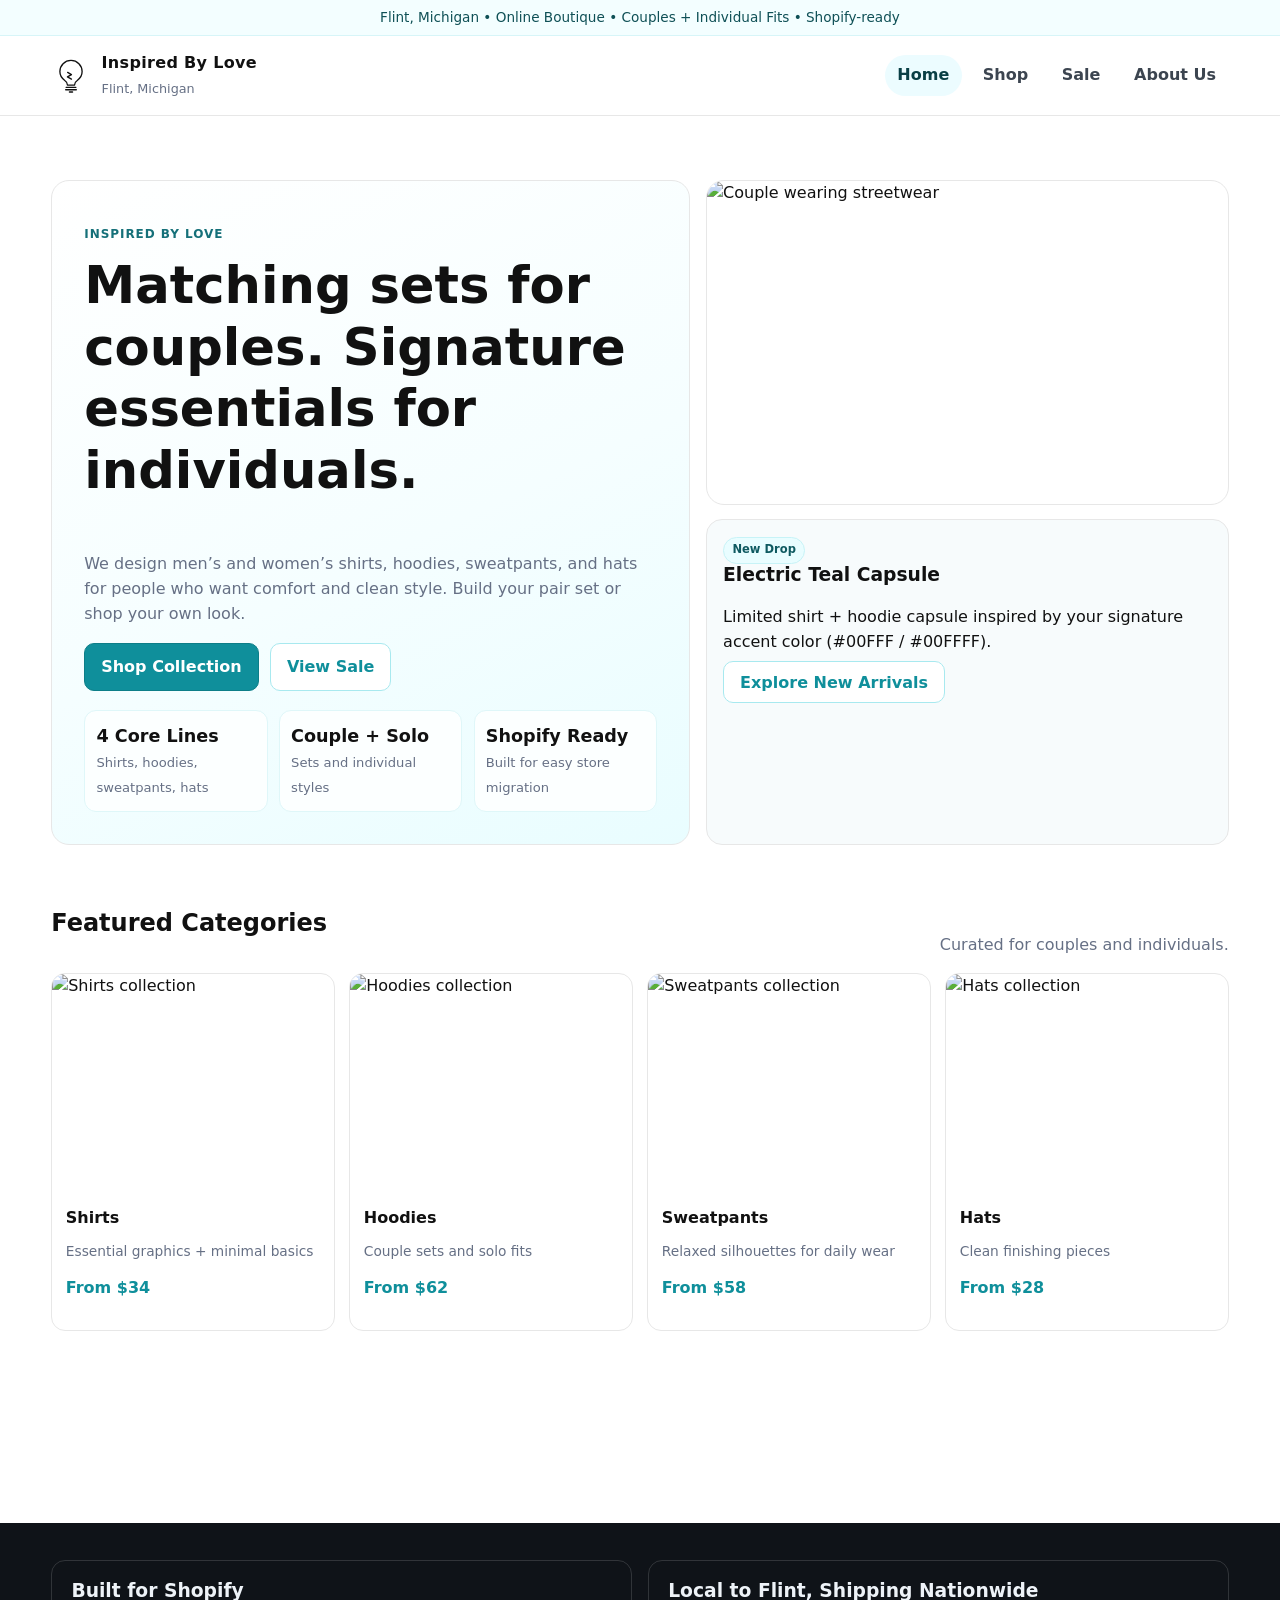
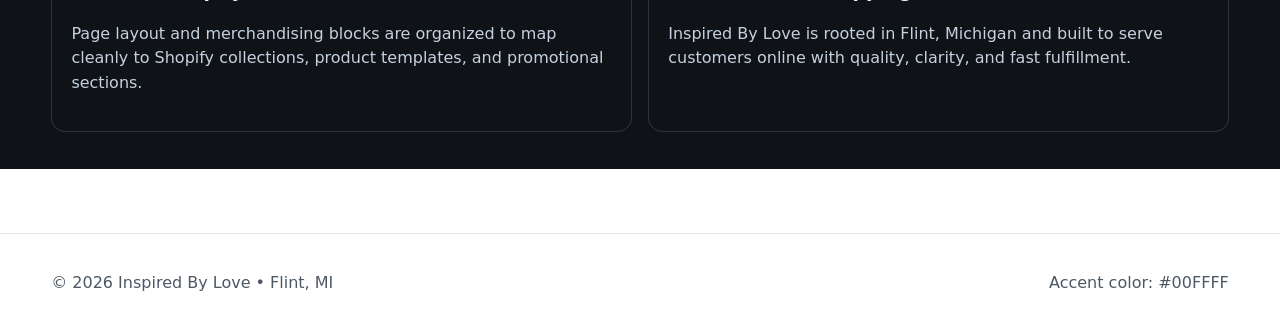
==== commit 89d4e403: "Build multi-page Inspired By Love ecommerce website" ====
--- a/index.html
+++ b/index.html
@@ -7,10 +7,13 @@
   <link rel="stylesheet" href="styles.css" />
 </head>
 <body>
-  <div class="top-strip">Flint, Michigan Online Store • Free U.S. Shipping Over $75 • Easy Returns</div>
+  <div class="topbar">Flint, Michigan • Online Boutique • Couples + Individual Fits • Shopify-ready</div>
   <header class="site-header">
     <div class="container nav-wrap">
-      <a class="logo" href="index.html">Inspired By <span>Love</span></a>
+      <a class="brand" href="index.html">
+        <img src="logo.svg" alt="Inspired By Love logo" />
+        <div class="brand-text"><b>Inspired By Love</b><span>Flint, Michigan</span></div>
+      </a>
       <ul class="nav-links">
         <li><a class="active" href="index.html">Home</a></li>
         <li><a href="shop.html">Shop</a></li>
@@ -20,57 +23,66 @@
     </div>
   </header>
 
-  <main>
-    <section class="hero">
-      <article class="hero-main">
-        <div class="hero-copy">
-          <p class="kicker">Inspired By Love • Couples Collection</p>
-          <h1>Matching men’s + women’s hoodies designed for everyday love.</h1>
-          <p>Simple, sleek premium essentials with electric teal accents and clean comfort-forward fits.</p>
-          <a class="btn btn-accent" href="shop.html">Shop Collection</a>
+  <main class="container section">
+    <section class="hero-grid">
+      <article class="hero-card hero-main">
+        <p class="kicker">Inspired by Love</p>
+        <h1>Matching sets for couples. Signature essentials for individuals.</h1>
+        <p class="lead">We design men’s and women’s shirts, hoodies, sweatpants, and hats for people who want comfort and clean style. Build your pair set or shop your own look.</p>
+        <div class="btn-row">
+          <a class="btn" href="shop.html">Shop Collection</a>
+          <a class="btn alt" href="sale.html">View Sale</a>
+        </div>
+        <div class="stats">
+          <div class="stat"><b>4 Core Lines</b><span>Shirts, hoodies, sweatpants, hats</span></div>
+          <div class="stat"><b>Couple + Solo</b><span>Sets and individual styles</span></div>
+          <div class="stat"><b>Shopify Ready</b><span>Built for easy store migration</span></div>
         </div>
       </article>
-      <article class="hero-aside">
-        <div class="hero-copy">
-          <p class="kicker">Now Live</p>
-          <h2>New Pair Sets</h2>
-          <a class="btn" href="sale.html">Shop Sale</a>
-        </div>
-      </article>
+      <aside class="hero-side">
+        <article class="hero-card">
+          <img class="photo" src="https://images.unsplash.com/photo-1483985988355-763728e1935b?auto=format&fit=crop&w=1200&q=80" alt="Couple wearing streetwear" />
+        </article>
+        <article class="info-panel">
+          <span class="tag">New Drop</span>
+          <h3>Electric Teal Capsule</h3>
+          <p>Limited shirt + hoodie capsule inspired by your signature accent color (#00FFF / #00FFFF).</p>
+          <a class="btn alt" href="shop.html">Explore New Arrivals</a>
+        </article>
+      </aside>
     </section>
 
-    <section class="container">
-      <div class="category-row">
-        <a class="category-tile" href="shop.html"><img src="https://images.unsplash.com/photo-1614975058789-41316d0e2e9c?auto=format&fit=crop&w=900&q=80" alt="Mens hoodie" /><span>Men</span></a>
-        <a class="category-tile" href="shop.html"><img src="https://images.unsplash.com/photo-1618354691438-25bc04584c23?auto=format&fit=crop&w=900&q=80" alt="Womens hoodie" /><span>Women</span></a>
-        <a class="category-tile" href="shop.html"><img src="https://images.unsplash.com/photo-1483985988355-763728e1935b?auto=format&fit=crop&w=900&q=80" alt="Couple streetwear" /><span>Couple Sets</span></a>
-        <a class="category-tile" href="sale.html"><img src="https://images.unsplash.com/photo-1548883354-94bcfe321cbb?auto=format&fit=crop&w=900&q=80" alt="Folded apparel" /><span>Sale</span></a>
+    <section class="section">
+      <div class="section-title">
+        <h2>Featured Categories</h2>
+        <p>Curated for couples and individuals.</p>
       </div>
-    </section>
-
-    <section class="section container">
-      <h2 class="section-title">What's Trending</h2>
-      <div class="product-grid">
-        <article class="product"><img src="https://images.unsplash.com/photo-1521572163474-6864f9cf17ab?auto=format&fit=crop&w=900&q=80" alt="Black hoodie" /><h3>Night Glow Hoodie</h3><p class="price">$72</p></article>
-        <article class="product"><img src="https://images.unsplash.com/photo-1527719327859-c6ce80353573?auto=format&fit=crop&w=900&q=80" alt="Mens hoodie" /><h3>Core Men Hoodie</h3><p class="price">$62</p></article>
-        <article class="product"><img src="https://images.unsplash.com/photo-1434389677669-e08b4cac3105?auto=format&fit=crop&w=900&q=80" alt="Womens hoodie" /><h3>Soft Luxe Women Hoodie</h3><p class="price">$62</p></article>
-        <article class="product"><img src="https://images.unsplash.com/photo-1576566588028-4147f3842f27?auto=format&fit=crop&w=900&q=80" alt="Matching hoodies" /><h3>Matching Hoodie Set</h3><p class="price">$118</p></article>
-      </div>
-    </section>
-
-    <section class="dark-band">
-      <div class="container split-promos">
-        <article class="promo-tile"><img src="https://images.unsplash.com/photo-1519085360753-af0119f7cbe7?auto=format&fit=crop&w=1000&q=80" alt="Mens apparel" /><h3>Men's Essentials</h3></article>
-        <article class="promo-tile"><img src="https://images.unsplash.com/photo-1524504388940-b1c1722653e1?auto=format&fit=crop&w=1000&q=80" alt="Womens apparel" /><h3>Women's Comfort</h3></article>
-        <article class="promo-tile"><img src="https://images.unsplash.com/photo-1483985988355-763728e1935b?auto=format&fit=crop&w=1000&q=80" alt="Couple outfits" /><h3>Coupleswear Picks</h3></article>
+      <div class="grid-4">
+        <article class="card"><img class="photo" src="https://images.unsplash.com/photo-1521572163474-6864f9cf17ab?auto=format&fit=crop&w=900&q=80" alt="Shirts collection" /><div class="card-body"><h3>Shirts</h3><p class="meta">Essential graphics + minimal basics</p><p class="price">From $34</p></div></article>
+        <article class="card"><img class="photo" src="https://images.unsplash.com/photo-1576566588028-4147f3842f27?auto=format&fit=crop&w=900&q=80" alt="Hoodies collection" /><div class="card-body"><h3>Hoodies</h3><p class="meta">Couple sets and solo fits</p><p class="price">From $62</p></div></article>
+        <article class="card"><img class="photo" src="https://images.unsplash.com/photo-1594633312681-425c7b97ccd1?auto=format&fit=crop&w=900&q=80" alt="Sweatpants collection" /><div class="card-body"><h3>Sweatpants</h3><p class="meta">Relaxed silhouettes for daily wear</p><p class="price">From $58</p></div></article>
+        <article class="card"><img class="photo" src="https://images.unsplash.com/photo-1521369909029-2afed882baee?auto=format&fit=crop&w=900&q=80" alt="Hats collection" /><div class="card-body"><h3>Hats</h3><p class="meta">Clean finishing pieces</p><p class="price">From $28</p></div></article>
       </div>
     </section>
   </main>
 
+  <section class="band">
+    <div class="container band-grid">
+      <article class="band-card">
+        <h3>Built for Shopify</h3>
+        <p>Page layout and merchandising blocks are organized to map cleanly to Shopify collections, product templates, and promotional sections.</p>
+      </article>
+      <article class="band-card">
+        <h3>Local to Flint, Shipping Nationwide</h3>
+        <p>Inspired By Love is rooted in Flint, Michigan and built to serve customers online with quality, clarity, and fast fulfillment.</p>
+      </article>
+    </div>
+  </section>
+
   <footer class="footer">
     <div class="container footer-grid">
-      <p>© <span id="year"></span> Inspired By Love • Flint, MI</p>
-      <p>Electric Teal Highlight: #00FFFF</p>
+      <p>© <span data-year></span> Inspired By Love • Flint, MI</p>
+      <p>Accent color: #00FFFF</p>
     </div>
   </footer>
   <script src="script.js"></script>
--- a/styles.css
+++ b/styles.css
@@ -1,150 +1,223 @@
 :root {
-  --charcoal: #1f2833;
-  --charcoal-2: #27323f;
-  --paper: #f2f2f2;
-  --ink: #111;
-  --muted: #6a7178;
   --accent: #00ffff;
-  --gold: #f6c433;
+  --bg: #ffffff;
+  --ink: #111111;
+  --muted: #667085;
+  --line: #e7e7e7;
+  --soft: #f7fbfc;
 }
 
 * { box-sizing: border-box; }
 body {
   margin: 0;
-  font-family: "Inter", system-ui, -apple-system, Segoe UI, Roboto, Arial, sans-serif;
+  font-family: Inter, system-ui, -apple-system, Segoe UI, Roboto, Arial, sans-serif;
   color: var(--ink);
-  background: var(--paper);
-}
+  background: var(--bg);
+  line-height: 1.55;
+}
+img { display: block; width: 100%; }
 a { color: inherit; text-decoration: none; }
-img { width: 100%; display: block; }
-.container { width: min(1200px, 94%); margin: 0 auto; }
-.section { padding: 2.6rem 0; }
-
-.top-strip {
-  background: var(--gold);
-  color: #1a1a1a;
+.container { width: min(1180px, 92%); margin: 0 auto; }
+.section { padding: 4rem 0; }
+
+.topbar {
+  background: #f3feff;
+  border-bottom: 1px solid #d7f5f8;
+  color: #0f5056;
+  font-size: .85rem;
   text-align: center;
-  font-size: .78rem;
-  padding: .35rem;
-  font-weight: 600;
-}
+  padding: .45rem;
+}
+
 .site-header {
-  background: var(--charcoal);
-  color: #fff;
-  border-bottom: 2px solid rgba(255,255,255,.08);
+  background: #fff;
+  border-bottom: 1px solid var(--line);
   position: sticky;
   top: 0;
   z-index: 20;
 }
-.nav-wrap { display: flex; align-items: center; justify-content: space-between; padding: .95rem 0; gap: 1rem; }
-.logo { font-weight: 800; letter-spacing: .03em; }
-.logo span { color: var(--accent); }
-.nav-links { list-style: none; display: flex; gap: .6rem; margin: 0; padding: 0; flex-wrap: wrap; }
-.nav-links a { color: #dce2ea; font-size: .92rem; padding: .42rem .65rem; border-radius: 2px; }
-.nav-links a:hover, .nav-links .active { background: var(--charcoal-2); color: #fff; }
-
-.hero {
-  display: grid;
-  grid-template-columns: 1.25fr .75fr;
-  min-height: 520px;
+.nav-wrap {
+  display: flex;
+  align-items: center;
+  justify-content: space-between;
+  gap: 1rem;
+  padding: .9rem 0;
+}
+.brand {
+  display: flex;
+  align-items: center;
+  gap: .65rem;
+}
+.brand img { width: 40px; height: 40px; }
+.brand-text b { display: block; font-size: 1rem; letter-spacing: .02em; }
+.brand-text span { color: var(--muted); font-size: .8rem; }
+.nav-links { list-style: none; display: flex; gap: .5rem; margin: 0; padding: 0; flex-wrap: wrap; }
+.nav-links a {
+  display: inline-block;
+  padding: .5rem .8rem;
+  border-radius: 999px;
+  color: #3c4550;
+  font-weight: 600;
+}
+.nav-links a:hover, .nav-links a.active {
+  background: #ecfcff;
+  color: #093f45;
+}
+
+.hero-grid {
+  display: grid;
+  grid-template-columns: 1.1fr .9fr;
+  gap: 1rem;
+}
+.hero-card {
+  border: 1px solid var(--line);
+  border-radius: 18px;
+  overflow: hidden;
+  background: #fff;
 }
 .hero-main {
-  position: relative;
-  min-height: 520px;
-  background: url('https://images.unsplash.com/photo-1519085360753-af0119f7cbe7?auto=format&fit=crop&w=1500&q=80') center/cover no-repeat;
-}
-.hero-main::after {
-  content: '';
-  position: absolute;
-  inset: 0;
-  background: linear-gradient(90deg, rgba(0,0,0,.68), rgba(0,0,0,.2));
-}
-.hero-aside {
-  position: relative;
-  min-height: 520px;
-  background: url('https://images.unsplash.com/photo-1483985988355-763728e1935b?auto=format&fit=crop&w=1200&q=80') center/cover no-repeat;
-}
-.hero-aside::after {
-  content: '';
-  position: absolute;
-  inset: 0;
-  background: linear-gradient(180deg, rgba(0,0,0,.3), rgba(0,0,0,.5));
-}
-.hero-copy {
-  position: absolute;
-  left: 2rem;
-  bottom: 2rem;
-  z-index: 1;
+  padding: 2rem;
+  background: linear-gradient(155deg, #fff, #f5feff 55%, #e9fdff);
+}
+.kicker {
+  color: #157079;
+  text-transform: uppercase;
+  font-size: .75rem;
+  letter-spacing: .08em;
+  font-weight: 700;
+}
+h1, h2, h3 { margin-top: 0; line-height: 1.2; }
+h1 { font-size: clamp(2rem, 4vw, 3.2rem); }
+.lead { color: var(--muted); max-width: 62ch; }
+
+.btn-row { display: flex; gap: .7rem; flex-wrap: wrap; margin-top: 1rem; }
+.btn {
+  border: 1px solid #0d7e88;
+  background: #0f8f9b;
   color: #fff;
-  max-width: 560px;
-}
-.hero-copy h1 { font-size: clamp(1.8rem, 3vw, 2.8rem); margin: .3rem 0 .6rem; }
-.hero-copy p { margin: 0 0 .8rem; color: #d7dde4; }
-.kicker { text-transform: uppercase; letter-spacing: .09em; font-size: .72rem; color: var(--accent); }
-
-.btn {
+  font-weight: 700;
+  padding: .68rem 1rem;
+  border-radius: 10px;
+}
+.btn.alt { background: #fff; color: #0f8f9b; border-color: #a8e9ef; }
+
+.stats {
+  display: grid;
+  grid-template-columns: repeat(3, 1fr);
+  gap: .7rem;
+  margin-top: 1.2rem;
+}
+.stat {
+  border: 1px solid #dff7f9;
+  border-radius: 12px;
+  padding: .7rem;
+  background: #fcffff;
+}
+.stat b { display: block; font-size: 1.1rem; }
+.stat span { color: var(--muted); font-size: .82rem; }
+
+.hero-side {
+  display: grid;
+  grid-template-rows: 1fr 1fr;
+  gap: .9rem;
+}
+.photo {
+  min-height: 220px;
+  object-fit: cover;
+}
+.info-panel {
+  border: 1px solid var(--line);
+  border-radius: 16px;
+  padding: 1rem;
+  background: var(--soft);
+}
+
+.section-title {
+  display: flex;
+  justify-content: space-between;
+  gap: 1rem;
+  align-items: end;
+  margin-bottom: 1rem;
+}
+.section-title p { margin: 0; color: var(--muted); }
+
+.grid-4 {
+  display: grid;
+  grid-template-columns: repeat(4, 1fr);
+  gap: .9rem;
+}
+.card {
+  border: 1px solid var(--line);
+  border-radius: 14px;
+  overflow: hidden;
+  background: #fff;
+}
+.card-body { padding: .85rem; }
+.card h3 { font-size: 1rem; margin-bottom: .25rem; }
+.meta { color: var(--muted); font-size: .86rem; }
+.price { margin-top: .5rem; font-weight: 700; color: #0f8f9b; }
+.old { text-decoration: line-through; color: #8a919b; margin-right: .4rem; }
+.tag {
   display: inline-block;
-  background: var(--charcoal);
-  color: #fff;
-  border: 1px solid #3a4a5c;
-  padding: .62rem .95rem;
-  font-size: .88rem;
+  font-size: .72rem;
   font-weight: 700;
-}
-.btn-accent { background: var(--accent); color: #052429; border-color: transparent; }
-
-.category-row {
-  display: grid;
-  grid-template-columns: repeat(4, 1fr);
-  gap: .5rem;
-  margin-top: .6rem;
-}
-.category-tile {
-  position: relative;
-  min-height: 145px;
-  background: #222;
-}
-.category-tile img { height: 145px; object-fit: cover; filter: brightness(.75); }
-.category-tile span {
-  position: absolute;
-  bottom: .6rem;
-  left: .6rem;
-  color: #fff;
-  font-size: .8rem;
-  font-weight: 700;
-  text-transform: uppercase;
-  letter-spacing: .06em;
-}
-
-.section-title { text-align: center; margin: 0 0 1rem; font-size: 1.35rem; text-transform: uppercase; letter-spacing: .04em; }
-.product-grid { display: grid; grid-template-columns: repeat(4, 1fr); gap: .8rem; }
-.product {
-  background: #fff;
-  border: 1px solid #d8d8d8;
-  padding: .45rem;
-}
-.product img { height: 290px; object-fit: cover; }
-.product h3 { font-size: .86rem; margin: .5rem 0 .25rem; }
-.price { color: #0b8585; font-weight: 700; font-size: .88rem; }
-.old { color: #8d8d8d; text-decoration: line-through; margin-right: .3rem; }
-
-.dark-band { background: var(--charcoal); color: #fff; padding: 2rem 0; }
-.split-promos { display: grid; grid-template-columns: repeat(3, 1fr); gap: .7rem; }
-.promo-tile { position: relative; min-height: 280px; }
-.promo-tile img { height: 280px; object-fit: cover; filter: brightness(.72); }
-.promo-tile h3 { position: absolute; left: .8rem; bottom: .9rem; margin: 0; color: #fff; }
-
-.about-grid { display: grid; grid-template-columns: 1.1fr .9fr; gap: 1rem; align-items: start; }
-.info-box { background: #fff; border: 1px solid #ddd; padding: 1rem; }
-
-.footer { background: #111; color: #bbb; padding: 1.2rem 0; margin-top: 2rem; }
-.footer-grid { display: flex; justify-content: space-between; gap: 1rem; flex-wrap: wrap; }
+  color: #0f5a61;
+  background: #e9fdff;
+  border: 1px solid #c7f3f7;
+  padding: .22rem .52rem;
+  border-radius: 999px;
+}
+
+.band {
+  background: #0f1318;
+  color: #eef3f8;
+  margin: 4rem 0;
+  padding: 2.3rem 0;
+}
+.band-grid {
+  display: grid;
+  grid-template-columns: 1fr 1fr;
+  gap: 1rem;
+}
+.band-card {
+  border: 1px solid rgba(255,255,255,.14);
+  border-radius: 14px;
+  padding: 1.2rem;
+}
+.band-card p { color: #c5d1de; }
+
+.about-layout {
+  display: grid;
+  grid-template-columns: 1.2fr .8fr;
+  gap: 1rem;
+}
+.panel {
+  border: 1px solid var(--line);
+  border-radius: 14px;
+  padding: 1.1rem;
+  background: #fff;
+}
+.checks { margin: .7rem 0 0; padding-left: 1.1rem; }
+.checks li { margin-bottom: .45rem; }
+
+.footer {
+  border-top: 1px solid var(--line);
+  margin-top: 3rem;
+  padding: 1.3rem 0;
+  color: #4d5865;
+}
+.footer-grid {
+  display: flex;
+  justify-content: space-between;
+  gap: 1rem;
+  flex-wrap: wrap;
+}
 
 @media (max-width: 1000px) {
-  .hero { grid-template-columns: 1fr; }
-  .category-row, .product-grid, .split-promos, .about-grid { grid-template-columns: 1fr 1fr; }
-}
-@media (max-width: 700px) {
+  .hero-grid, .band-grid, .about-layout { grid-template-columns: 1fr; }
+  .grid-4 { grid-template-columns: 1fr 1fr; }
+}
+@media (max-width: 680px) {
   .nav-wrap { flex-direction: column; align-items: flex-start; }
-  .category-row, .product-grid, .split-promos, .about-grid { grid-template-columns: 1fr; }
-}
+  .stats, .grid-4 { grid-template-columns: 1fr; }
+}
